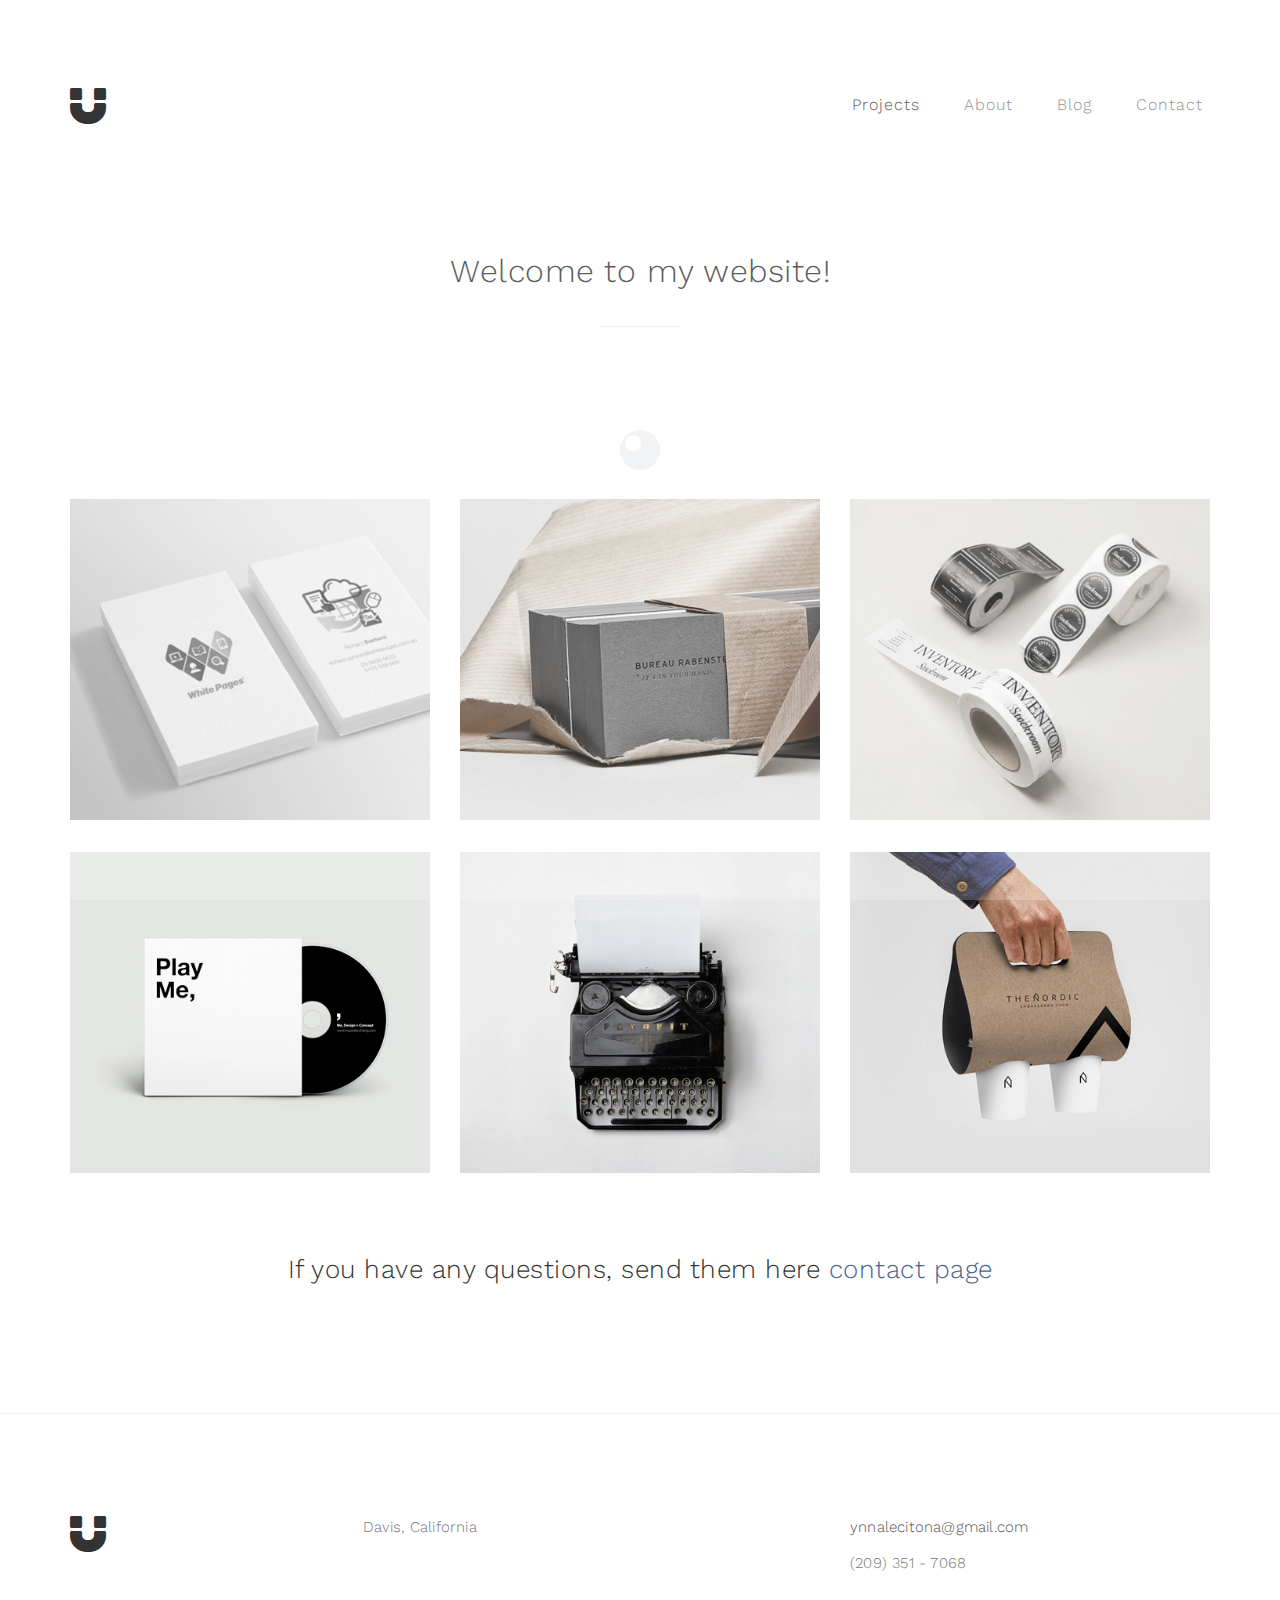
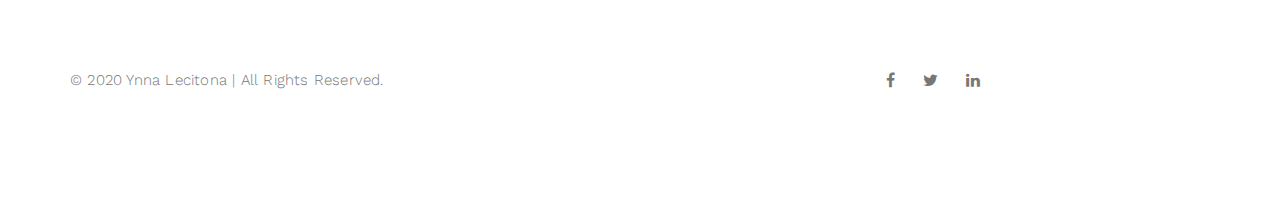
==== index.html @ e8a94563 "fixed index" ====
<!DOCTYPE html>
<html lang="en">
<head>

<meta charset="UTF-8">
<meta http-equiv="X-UA-Compatible" content="IE=Edge">
<meta name="description" content="">
<meta name="keywords" content="">
<meta name="author" content="">
<meta name="viewport" content="width=device-width, initial-scale=1, maximum-scale=1">

<title>Ynna Lecitona Homepage</title>

<link rel="stylesheet" href="css/bootstrap.min.css">
<link rel="stylesheet" href="css/font-awesome.min.css">

<!-- Main css -->
<link rel="stylesheet" href="css/style.css">
<link href="https://fonts.googleapis.com/css?family=Work+Sans:300,400,700" rel="stylesheet">

</head>
<body>

<!-- PRE LOADER -->

<div class="preloader">
     <div class="sk-spinner sk-spinner-wordpress">
          <span class="sk-inner-circle"></span>
     </div>
</div>

<!-- Navigation section  -->

<div class="navbar navbar-default navbar-static-top" role="navigation">
     <div class="container">

          <div class="navbar-header">
               <button class="navbar-toggle" data-toggle="collapse" data-target=".navbar-collapse">
                    <span class="icon icon-bar"></span>
                    <span class="icon icon-bar"></span>
                    <span class="icon icon-bar"></span>
               </button>
               <a href="index.html" class="navbar-brand"><i class="fa fa-magnet"></i></a>
          </div>
          <div class="collapse navbar-collapse">
               <ul class="nav navbar-nav navbar-right">
                    <li class="active"><a href="index.html">Projects</a></li>
                    <li><a href="about.html">About</a></li>
                    <li><a href="blog.html">Blog</a></li>
                    <li><a href="contact.html">Contact</a></li>
               </ul>
          </div>

  </div>
</div>

<!-- Home Section -->

<section id="home">
     <div class="container">
          <div class="row">

               <div class="col-md-12 col-sm-12">
                    <h2>Welcome to my website!</h2>
                    <hr>
               </div>

          </div>
     </div>
</section>

<!-- Portfolio Section -->

<section id="portfolio">
     <div class="container">
          <div class="row">

               <div class="col-md-4 col-sm-6">
                    <a href="single-project.html">
                         <div class="portfolio-thumb">
                              <img src="images/portfolio-img1.jpg" class="img-responsive" alt="Portfolio">
                                   <div class="portfolio-overlay">
                                        <div class="portfolio-item">
                                             <h3>Project Name</h3>
                                             <small>Brand Identity</small>
                                        </div>
                                   </div>
                         </div>
                    </a>
               </div>

               <div class="col-md-4 col-sm-6">
                    <a href="single-project.html">
                         <div class="portfolio-thumb">
                              <img src="images/portfolio-img2.jpg" class="img-responsive" alt="Portfolio">
                                   <div class="portfolio-overlay">
                                        <div class="portfolio-item">
                                             <h3>Project Name</h3>
                                             <small>Web Development</small>
                                        </div>
                                   </div>
                         </div>
                    </a>
               </div>

               <div class="col-md-4 col-sm-6">
                    <a href="single-project.html">
                         <div class="portfolio-thumb">
                              <img src="images/portfolio-img3.jpg" class="img-responsive" alt="Portfolio">
                                   <div class="portfolio-overlay">
                                        <div class="portfolio-item">
                                             <h3>Project Name</h3>
                                             <small>Mobile App</small>
                                        </div>
                                   </div>
                         </div>
                    </a>
               </div>

               <div class="col-md-4 col-sm-6">
                    <a href="single-project.html">
                         <div class="portfolio-thumb">
                              <img src="images/portfolio-img4.jpg" class="img-responsive" alt="Portfolio">
                                   <div class="portfolio-overlay">
                                        <div class="portfolio-item">
                                             <h3>Project Name</h3>
                                             <small>Logo Design</small>
                                        </div>
                                   </div>
                         </div>
                    </a>
               </div>

               <div class="col-md-4 col-sm-6">
                    <a href="single-project.html">
                         <div class="portfolio-thumb">
                              <img src="images/portfolio-img5.jpg" class="img-responsive" alt="Portfolio">
                                   <div class="portfolio-overlay">
                                        <div class="portfolio-item">
                                             <h3>Project Name</h3>
                                             <small>Social marketing</small>
                                        </div>
                                   </div>
                         </div>
                    </a>
               </div>

               <div class="col-md-4 col-sm-6">
                    <a href="single-project.html">
                         <div class="portfolio-thumb">
                              <img src="images/portfolio-img6.jpg" class="img-responsive" alt="Portfolio">
                                   <div class="portfolio-overlay">
                                        <div class="portfolio-item">
                                             <h3>Project Name</h3>
                                             <small>Fyler Design</small>
                                        </div>
                                   </div>
                         </div>
                    </a>
               </div>

               <div class="col-md-12 col-sm-12 text-center">
                    <h3>If you have any questions, send them here <a href="contact.html">contact page</a></h3>
               </div>

          </div>
     </div>
</section>

<!-- Footer Section -->

<footer>
     <div class="container">
          <div class="row">

               <div class="col-md-3 col-sm-3">
                    <i class="fa fa-magnet"></i>
               </div>

               <div class="col-md-4 col-sm-4">
                    <p>Davis, California</p>
               </div>

               <div class="col-md-offset-1 col-md-4 col-sm-offset-1 col-sm-3">
                    <p><a href="mailto:youremail@gmail.com">ynnalecitona@gmail.com</a></p>
                    <p>(209) 351 - 7068</p>
               </div>

               <div class="clearfix col-md-12 col-sm-12">
                    <hr>
               </div>

               <div class="col-md-6 col-sm-6">
                    <div class="footer-copyright">
                         <p>© 2020 Ynna Lecitona | All Rights Reserved.</p>
                    </div>
               </div>

               <div class="col-md-6 col-sm-6">
                    <ul class="social-icon">
                         <li><a href="#" class="fa fa-facebook"></a></li>
                         <li><a href="#" class="fa fa-twitter"></a></li>
                         <li><a href="#" class="fa fa-linkedin"></a></li>
                    </ul>
               </div>

          </div>
     </div>
</footer>


<!-- SCRIPTS -->

<script src="js/jquery.js"></script>
<script src="js/bootstrap.min.js"></script>
<script src="js/custom.js"></script>

</body>
</html>
---- css/style.css ----
body {
		background: #ffffff;
    font-family: 'Work Sans', sans-serif;
    font-style: normal;
		font-weight: 300;
    overflow-x: hidden;
}


/*---------------------------------------
    Typorgraphy              
-----------------------------------------*/

h1,h2,h3,h4,h5,h6 {
  font-style: normal;
  font-weight: 300;
  letter-spacing: 0.5px;
}

h1 {
    font-size: 62px;
    padding-bottom: 14px;
    margin-bottom: 0px;
}

h2 {
  font-size: 32px;
  line-height: 46px;
}

h3 {
  font-size: 26px;
}

h4 {
  color: #666;
  font-size: 12px;
  font-weight: normal;
  letter-spacing: 2px;
}

p {
    color: #777;
    font-size: 15px;
    font-weight: 300;
    line-height: 26px;
    letter-spacing: 0.2px;
}

strong {
  font-weight: 400;
}

.btn-success:focus {
  background-color: #000;
  border-color: transparent;
}


/*---------------------------------------
    General               
-----------------------------------------*/

html{
  -webkit-font-smoothing: antialiased;
}

a {
  color: #4d638c;
  -webkit-transition: 0.5s;
  -o-transition: 0.5s;
  transition: 0.5s;
  text-decoration: none !important;
}
a:hover, a:active, a:focus {
  color: #4d638c;
  outline: none;
}

* {
  -webkit-box-sizing: border-box;
  -moz-box-sizing: border-box;
  box-sizing: border-box;
}

*:before,
*:after {
  -webkit-box-sizing: border-box;
  -moz-box-sizing: border-box;
  box-sizing: border-box;
}

#portfolio,
#about,
#blog,
#contact,
#single-project,
#blog-single-post {
  padding-top: 80px;
  padding-bottom: 120px;
}

.section-title {
  position: relative;
  padding-bottom: 62px;
  text-align: center;
}

.section-title h3 {
  color: #555;
  font-weight: 400;
  letter-spacing: 4px;
}


/*---------------------------------------
    Preloader section              
-----------------------------------------*/

.preloader {
  position: fixed;
  top: 0;
  left: 0;
  width: 100%;
  height: 100%;
  z-index: 99999;
  display: flex;
  flex-flow: row nowrap;
  justify-content: center;
  align-items: center;
  background: none repeat scroll 0 0 #ffffff;
}

.sk-spinner-wordpress.sk-spinner {
  background-color: #bdc3c7;
  width: 40px;
  height: 40px;
  border-radius: 40px;
  position: relative;
  -webkit-animation: sk-innerCircle 1s linear infinite;
  animation: sk-innerCircle 1s linear infinite; 
}

.sk-spinner-wordpress .sk-inner-circle {
  display: block;
  background-color: #ffffff;
  width: 16px;
  height: 16px;
  position: absolute;
  border-radius: 8px;
  top: 5px;
  left: 5px; 
}

@-webkit-keyframes sk-innerCircle {
  0% {
    -webkit-transform: rotate(0);
            transform: rotate(0); }

  100% {
    -webkit-transform: rotate(360deg);
            transform: rotate(360deg); } }

@keyframes sk-innerCircle {
  0% {
    -webkit-transform: rotate(0);
            transform: rotate(0); }

  100% {
    -webkit-transform: rotate(360deg);
            transform: rotate(360deg); } }



/*---------------------------------------
    Main Navigation             
-----------------------------------------*/

.navbar-default {
    background: #ffffff;
    padding: 18px 0;
    border: none;
    margin-top: 62px;
}

.navbar-default .navbar-collapse, .navbar-default .navbar-form {
  border-color: transparent;
}

.navbar-default .navbar-brand {
  padding-top: 6px;
}

.navbar-default .navbar-brand .fa {
  color: #000;
  font-size: 42px;
}

.navbar-default .navbar-nav li a {
    color: #777;
    font-size: 16px;
    letter-spacing: 1px;
    -webkit-transition: all 0.4s ease-in-out;
    transition: all 0.4s ease-in-out;
    padding-right: 22px;
    padding-left: 22px;
}

.navbar-default .navbar-nav > li a:hover {
    color: #333 !important;
}

.navbar-default .navbar-nav > li > a:hover,
.navbar-default .navbar-nav > li > a:focus {
    color: #777;
    background-color: transparent;
}

.navbar-default .navbar-nav li a:hover,
 .navbar-default .navbar-nav .active > a {
    color: #333;
  }

.navbar-default .navbar-nav > .active > a,
.navbar-default .navbar-nav > .active > a:hover,
.navbar-default .navbar-nav > .active > a:focus {
    color: #333;
    background-color: transparent;
}

.navbar-default .navbar-toggle {
     border: none;
     padding-top: 10px;
  }

.navbar-default .navbar-toggle .icon-bar {
    background: #bdc3c7;
    border-color: transparent;
  }

.navbar-default .navbar-toggle:hover,
.navbar-default .navbar-toggle:focus { 
  background-color: transparent;
}



/*---------------------------------------
    Home section              
-----------------------------------------*/

#home {
    background-size: cover;
    background-position: center center;
    display: -webkit-box;
    display: -webkit-flex;
     display: -ms-flexbox;
    display: flex;
    -webkit-box-align: center;
    -webkit-align-items: center;
    -ms-flex-align: center;
     align-items: center;
    position: relative;
    text-align: center;
    padding-top: 60px;
    padding-bottom: 40px;
}

#home hr {
  width: 82px;
  margin-top: 32px;
}



/*---------------------------------------
   About section              
-----------------------------------------*/

#about .text-center {
  padding-bottom: 42px;
}

#about .col-md-8 {
  padding-left: 0px;
}

#about .col-md-8 img {
  padding-right: 22px;
  padding-bottom: 22px;
}

#about hr {
  width: 100px;
  margin-top: 42px;
  margin-bottom: 42px;
}

#about ul {
  padding-left: 22px;
}

#about ul li {
  color: #777;
  font-size: 16px;
  font-weight: 400;
  padding-top: 2px;
  padding-bottom: 2px;
}



/*---------------------------------------
   Portfolio section              
-----------------------------------------*/

#portfolio small {
  color: #f0f0f0;
  font-size: 10px;
  letter-spacing: 1px;
  text-transform: uppercase;
}

#portfolio .portfolio-thumb {
  position: relative;
  padding: 0;
  margin-top: 32px;
}

#portfolio .portfolio-thumb .portfolio-overlay {
  position: absolute;
  background: #222;
  color: #ffffff;
  top: 0;
  left: 0;
  right: 0;
  bottom: 0;
  width: 100%;
  height: 100%;
  text-align: center;
  vertical-align: top;
  opacity: 0;
  transition: all 0.4s ease-in-out;
}

#portfolio .portfolio-item {
    position: absolute;
    top:50%;
    left: 50%;
    -webkit-transform:translate(-50%,-50%);
      -ms-transform:translate(-50%,-50%);
          transform:translate(-50%,-50%);
}

#portfolio .portfolio-thumb:hover .portfolio-overlay {
  opacity: 0.9;
}

#portfolio .text-center {
  padding-top: 62px;
}



/*---------------------------------------
   Single Project section              
-----------------------------------------*/

#single-project {
  text-align: center;
}

#single-project .col-md-12,
#single-project .col-md-6,
#single-project .col-md-4 {
  padding-left: 0px;
  padding-bottom: 22px;
}

#single-project .col-md-12 {
  padding-top: 42px;
}

#single-project .text-center strong {
  display: block;
  padding-top: 12px;
}

#single-project a {
  color: #555;
  font-weight: bold;
  letter-spacing: 1px;
  padding-left: 14px;
}



/*---------------------------------------
   Contact section              
-----------------------------------------*/

#contact .col-md-6,
#contact .col-md-12 {
  padding-left: 0px;
}

#contact .form-control {
  border: 1px solid #f0f0f0;
  box-shadow: none;
  margin-top: 10px;
  margin-bottom: 10px;
  transition: all 0.4s ease-in-out;
}

#contact .form-control:hover {
  border-color: #777;
}

#contact input,
#contact select {
  height: 50px;
}

#contact input[type="submit"] {
  background: #222;
  border-radius: 100px;
  border: none;
  color: #ffffff;
  font-weight: 400;
  transition: all 0.4s ease-in-out;
}

#contact input[type="submit"]:hover {
  background: #000;
}



/*---------------------------------------
   Blog section              
-----------------------------------------*/

.blog-post-thumb {
  border-bottom: 1px solid #f0f0f0;
  padding-top: 32px;
  padding-bottom: 62px;
  margin-bottom: 32px;
}

.blog-post-thumb:last-child {
  border-bottom: 0px;
  padding-bottom: 32px;
  margin-bottom: 0px;
}

.blog-post-image {
  padding-bottom: 18px;
  width: 100%;
}

.blog-post-title a {
  color: #555;
}

.blog-post-title a:hover {
  color: #000;
}

.blog-post-format {
  padding-bottom: 22px;
}

.blog-post-format span {
  letter-spacing: 0.5px;
  padding-right: 12px;
}

.blog-post-format span a {
  color: #333;
}

.blog-post-format span img {
  display: inline-block;
  width: 42px;
  margin-right: 4px;
}

.blog-post-des blockquote {
  margin: 22px;
}

.blog-post-des .btn {
  border-radius: 100px;
  color: #777;
  font-weight: 400;
  letter-spacing: 1px;
  padding: 14px 28px;
  margin-top: 26px;
  transition: all 0.4s ease-in-out;
}

.blog-post-des .btn:hover {
  background: #000;
  border-color: transparent;
  color: #ffffff;
}

.blog-author {
  border-top: 1px solid #f0f0f0;
  border-bottom: 1px solid #f0f0f0;
  padding-top: 32px;
  padding-bottom: 32px;
  margin-top: 42px;
  margin-bottom: 42px;
}

.blog-author .media img {
  display: inline-block;
  width: 90px;
  margin-right: 12px;
}

.blog-author .media a,
.blog-comment .media h3 {
  color: #444;
  font-size: 18px;
  letter-spacing: 1px;
}

.blog-comment {
  border-bottom: 1px solid #f0f0f0;
  padding-bottom: 32px;
  margin-bottom: 42px;
}

.blog-comment .media:nth-child(3) {
  padding-top: 18px;
}

.blog-comment .media img {
  width: 80px;
  margin-right: 12px;
}

.blog-comment .media h3 {
  display: inline-block;
  padding-right: 14px;
}

.blog-comment h3,
.blog-comment-form h3 {
  padding-bottom: 18px;
}

.blog-comment-form .col-md-4 {
  padding-left: 0px;
}

.blog-comment-form .form-control {
  box-shadow: none;
  border: 1px solid #f0f0f0;
  margin-top: 10px;
  margin-bottom: 10px;
  transition: all 0.4s ease-in-out;
}

.blog-comment-form .form-control:hover {
  border-color: #777;
}

.blog-comment-form input {
  height: 45px;
}

.blog-comment-form input[type="submit"] {
  background: #222;
  border-radius: 100px;
  border: none;
  color: #ffffff;
  font-weight: 400;
  transition: all 0.4s ease-in-out;
}

.blog-comment-form input[type="submit"]:hover {
  background: #000;
  border-color: transparent;
}



/*---------------------------------------
   Blog Single Post section              
-----------------------------------------*/

#blog-single-post .blog-post-des h3 {
  padding-top: 16px;
}



/*---------------------------------------
   Footer section              
-----------------------------------------*/

footer {
    border-top: 1px solid #f0f0f0;
    padding: 100px 0px;
    position: relative;
}

footer .col-md-3 .fa {
  font-size: 42px;
}

footer a {
  color: #555;
}

footer hr {
  border-color: #ffffff;
  margin-top: 42px;
  margin-bottom: 22px;
}

footer .footer-copyright {
  padding-top: 16px;
}


/*---------------------------------------
   Social icon             
-----------------------------------------*/

.social-icon {
    position: relative;
    padding: 0;
    margin: 0;
    text-align: center;
}

.social-icon li {
    display: inline-block;
    list-style: none;
}

.social-icon li a {
    color: #777;
    cursor: pointer;
    font-size: 16px;
    text-decoration: none;
    transition: all 0.4s ease-in-out;
    text-align: center;
    vertical-align: middle;
    position: relative;
    margin: 22px 12px 10px 12px;
}

.social-icon li a:hover {
    color: #000;
    transform: scale(1.1);
}



/*---------------------------------------
   Mobile Responsive         
-----------------------------------------*/


@media (max-width: 767px) {

  h1 {
    font-size: 38px;
  }

  h2 {
    font-size: 32px;
    line-height: 48px;
  }

  h3 {
    font-size: 22px;
  }

  .section-title h2 {
    font-size: 22px;
    line-height: 35px;
  }

  .navbar-default {
    margin-top: 0px;
    text-align: center;
  }

  #about .col-md-8 img {
    padding-right: 0px;
  }

  #blog-single-post .blog-post-title h2 {
    font-size: 29px;
    line-height: 40px;
  }

  footer {
    text-align: center;
  }

  footer .col-md-4 {
    padding-top: 42px;
  }

}
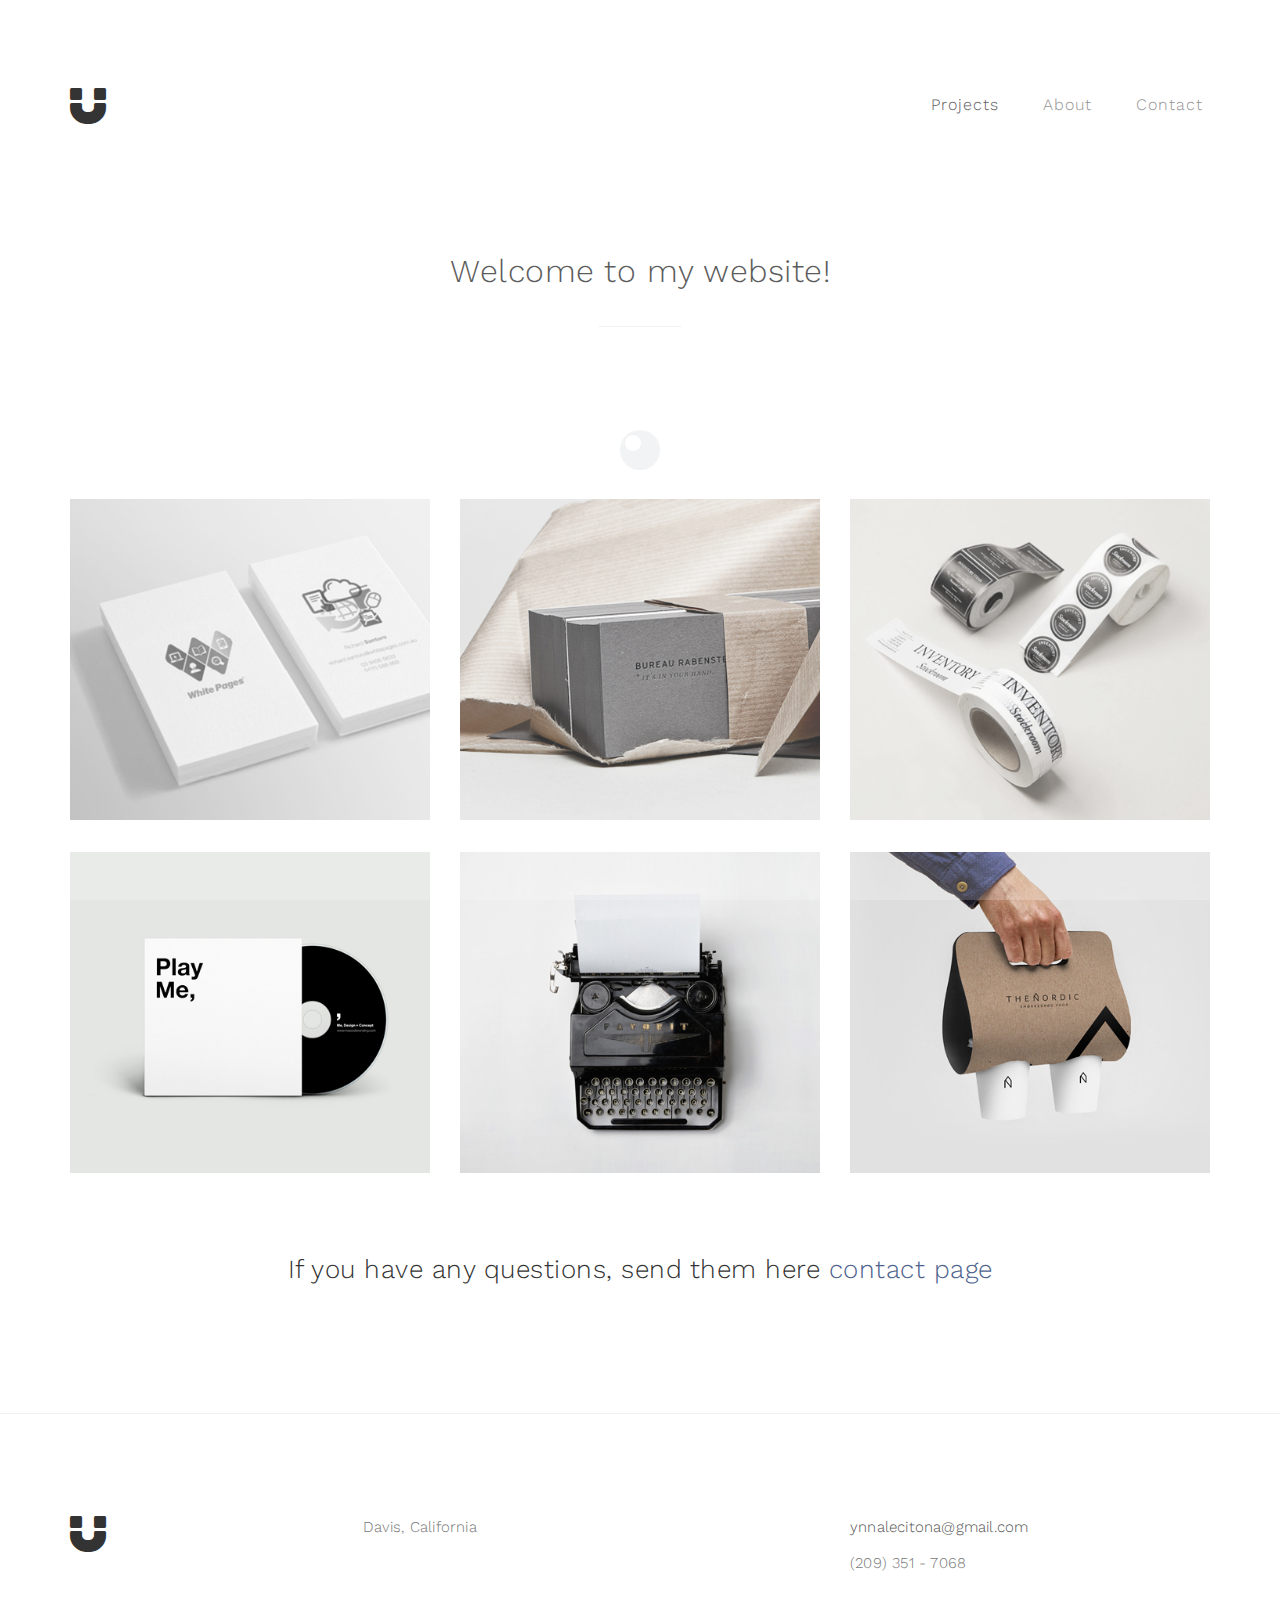
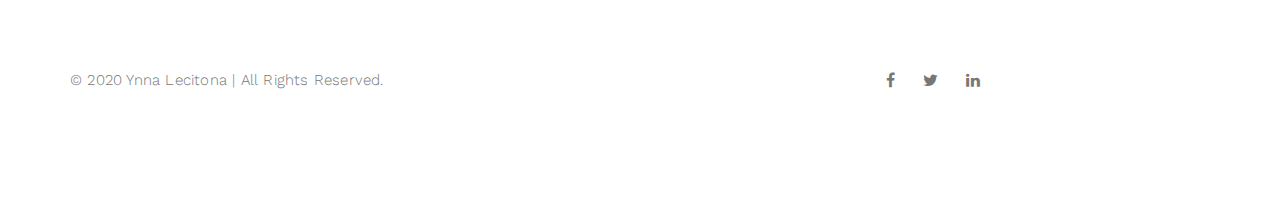
==== commit 81207943: "removed blog" ====
--- a/index.html
+++ b/index.html
@@ -46,7 +46,6 @@
                <ul class="nav navbar-nav navbar-right">
                     <li class="active"><a href="index.html">Projects</a></li>
                     <li><a href="about.html">About</a></li>
-                    <li><a href="blog.html">Blog</a></li>
                     <li><a href="contact.html">Contact</a></li>
                </ul>
           </div>
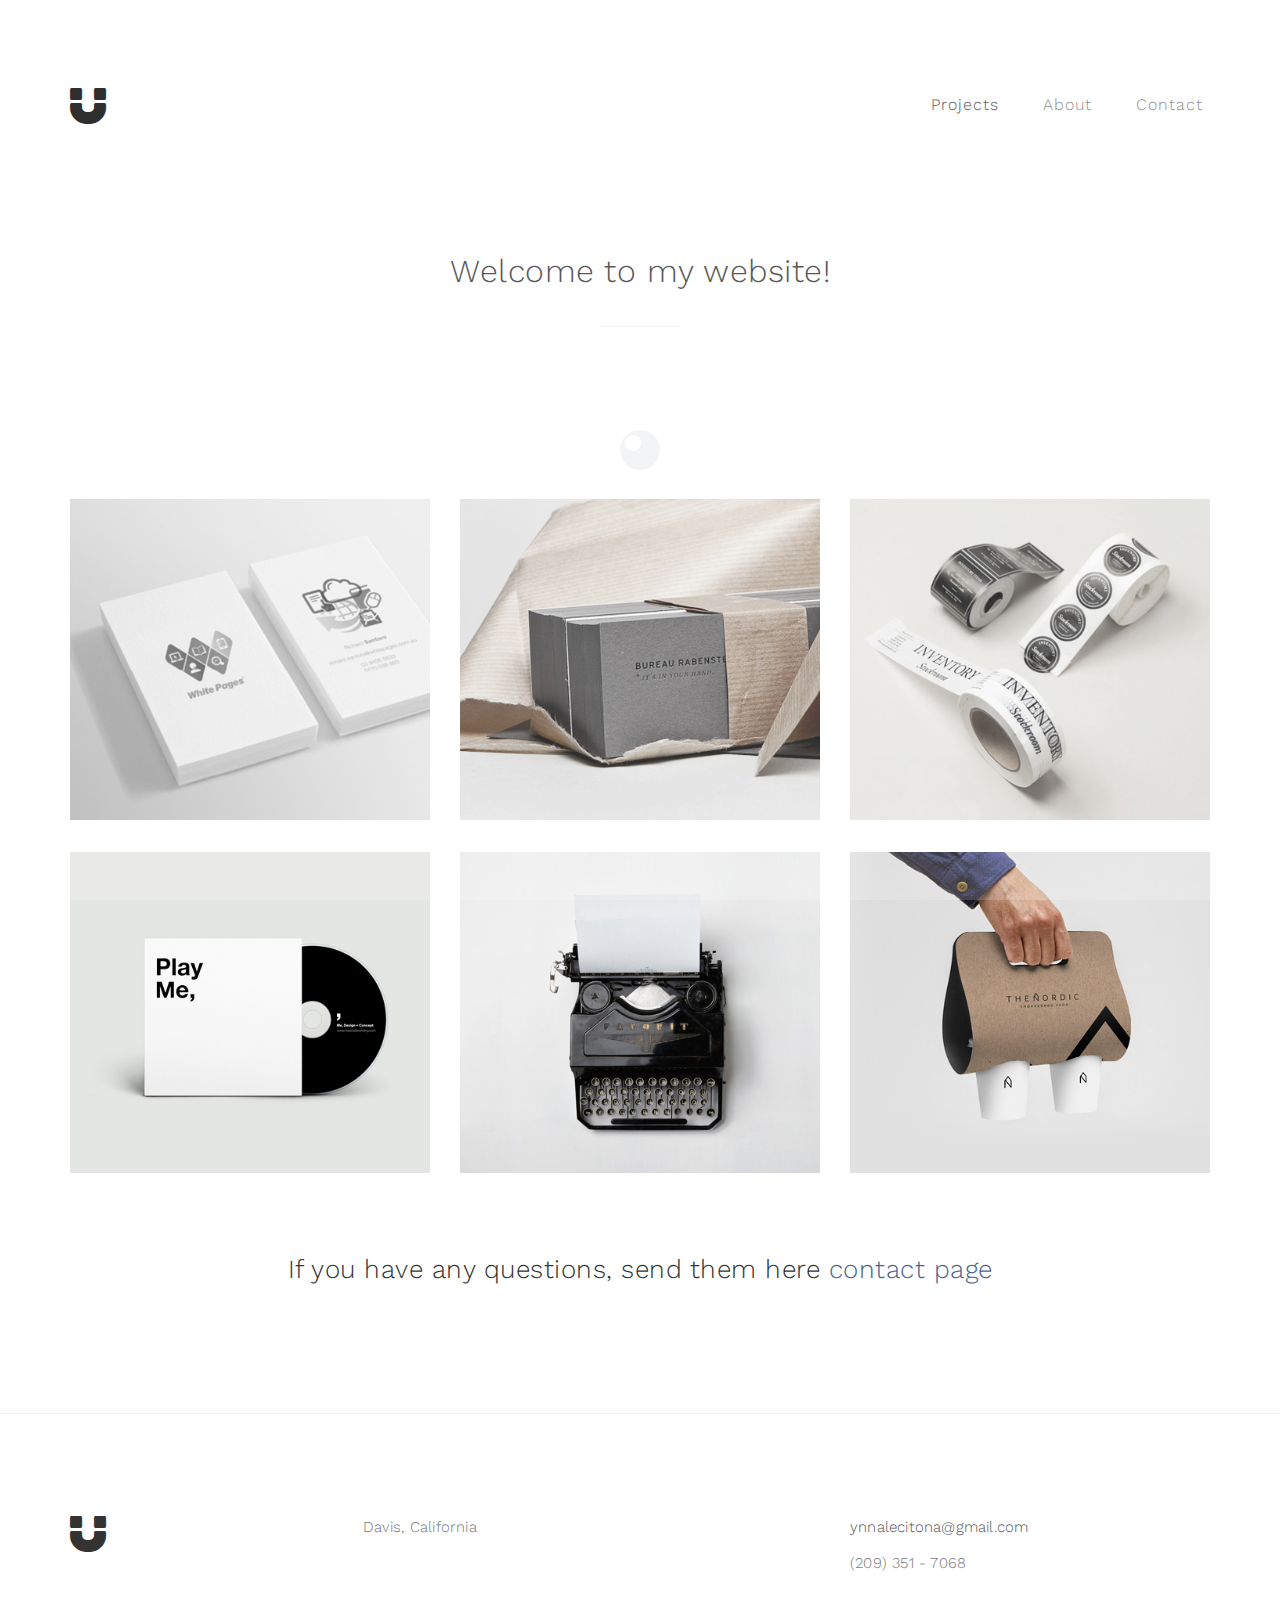
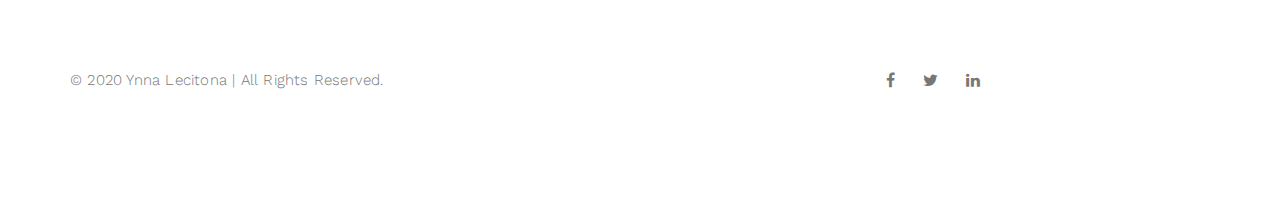
==== commit afb2e0eb: "changed 1 project" ====
--- a/index.html
+++ b/index.html
@@ -80,8 +80,8 @@
                               <img src="images/portfolio-img1.jpg" class="img-responsive" alt="Portfolio">
                                    <div class="portfolio-overlay">
                                         <div class="portfolio-item">
-                                             <h3>Project Name</h3>
-                                             <small>Brand Identity</small>
+                                             <h3>Aircraft Maintenance System</h3>
+                                             <small>C++</small>
                                         </div>
                                    </div>
                          </div>
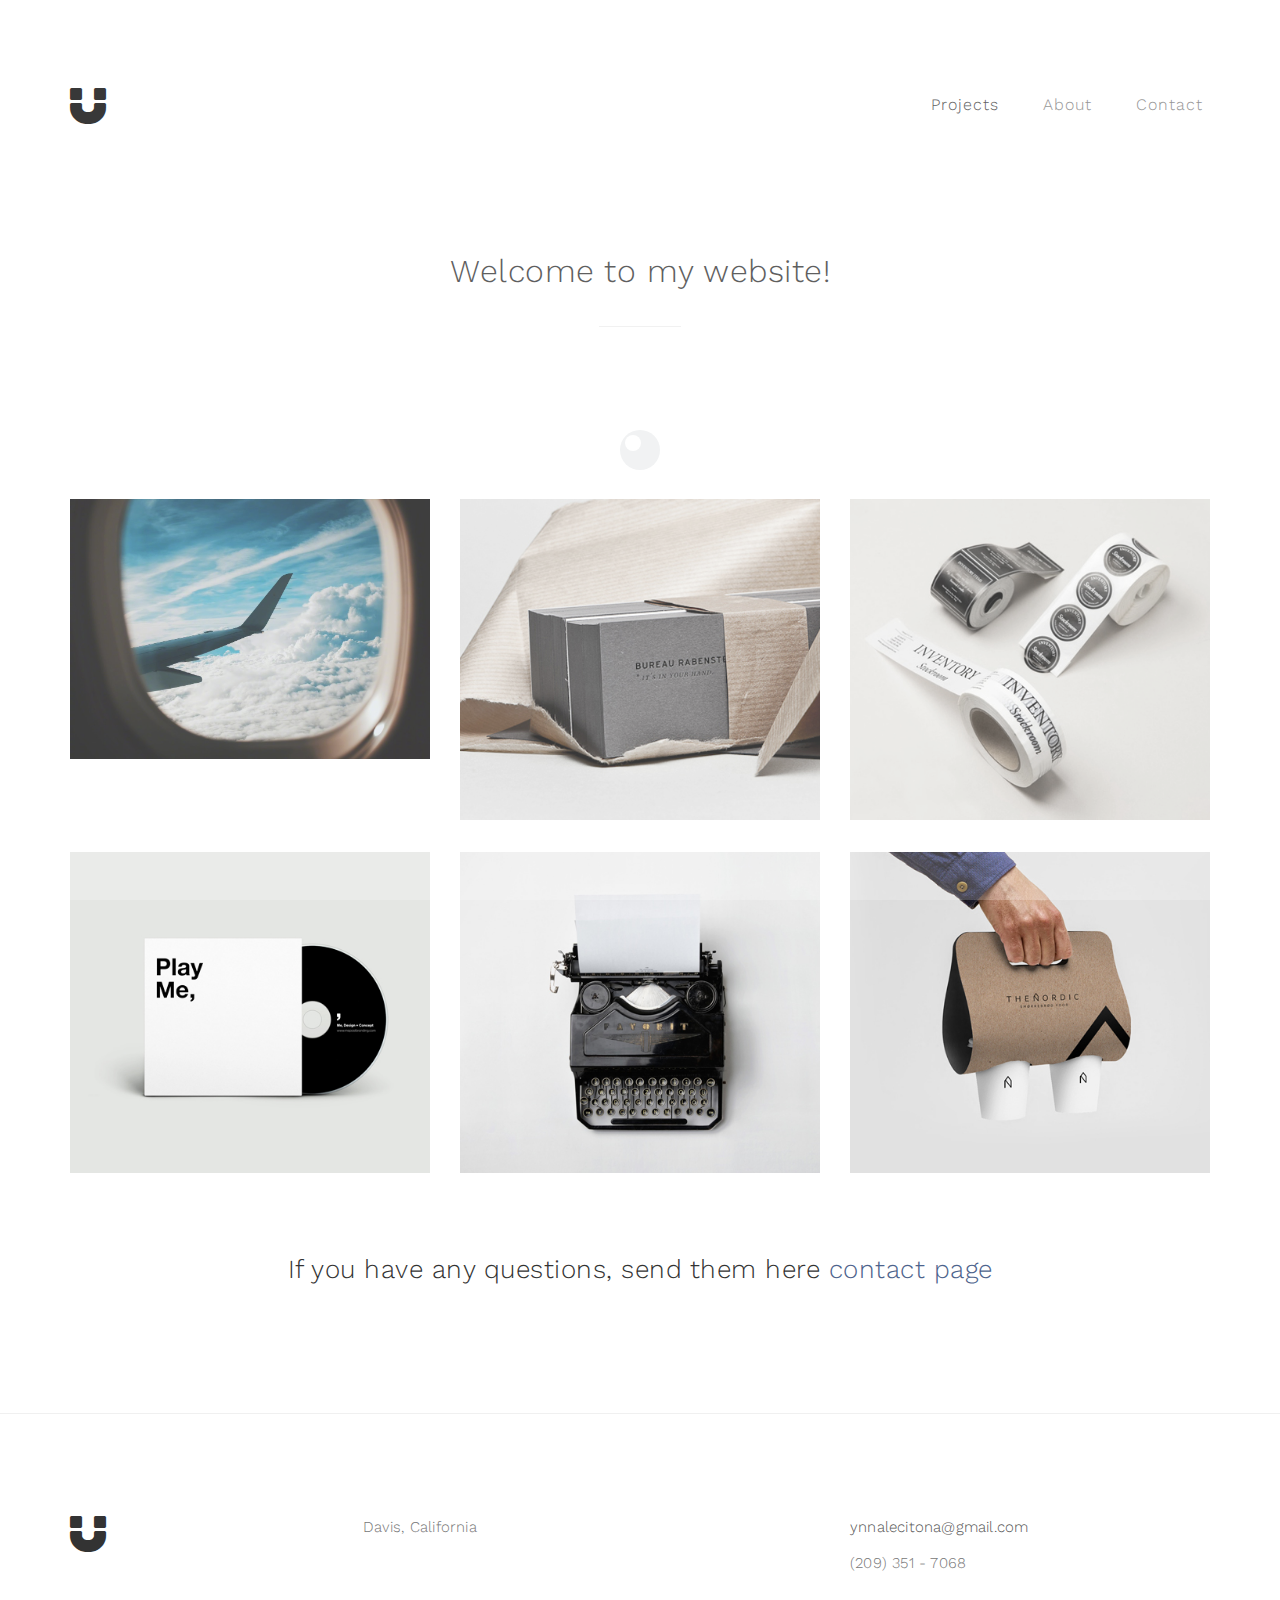
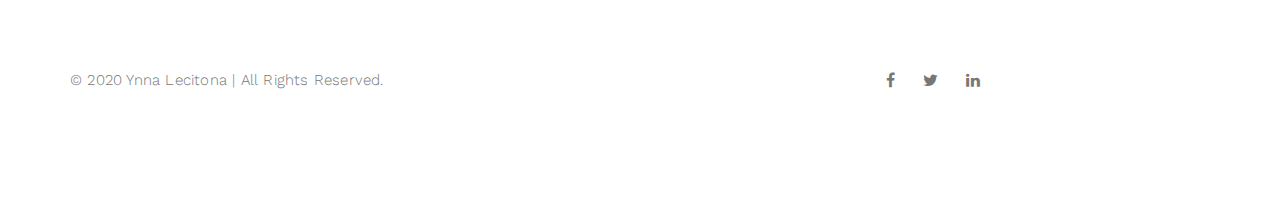
==== commit 5bc37b42: "matched files" ====
--- a/index.html
+++ b/index.html
@@ -75,9 +75,9 @@
           <div class="row">
 
                <div class="col-md-4 col-sm-6">
-                    <a href="single-project.html">
-                         <div class="portfolio-thumb">
-                              <img src="images/portfolio-img1.jpg" class="img-responsive" alt="Portfolio">
+                    <a href="aircraft.html">
+                         <div class="portfolio-thumb">
+                              <img src="images/aircraft.jpg" class="img-responsive" alt="Portfolio">
                                    <div class="portfolio-overlay">
                                         <div class="portfolio-item">
                                              <h3>Aircraft Maintenance System</h3>
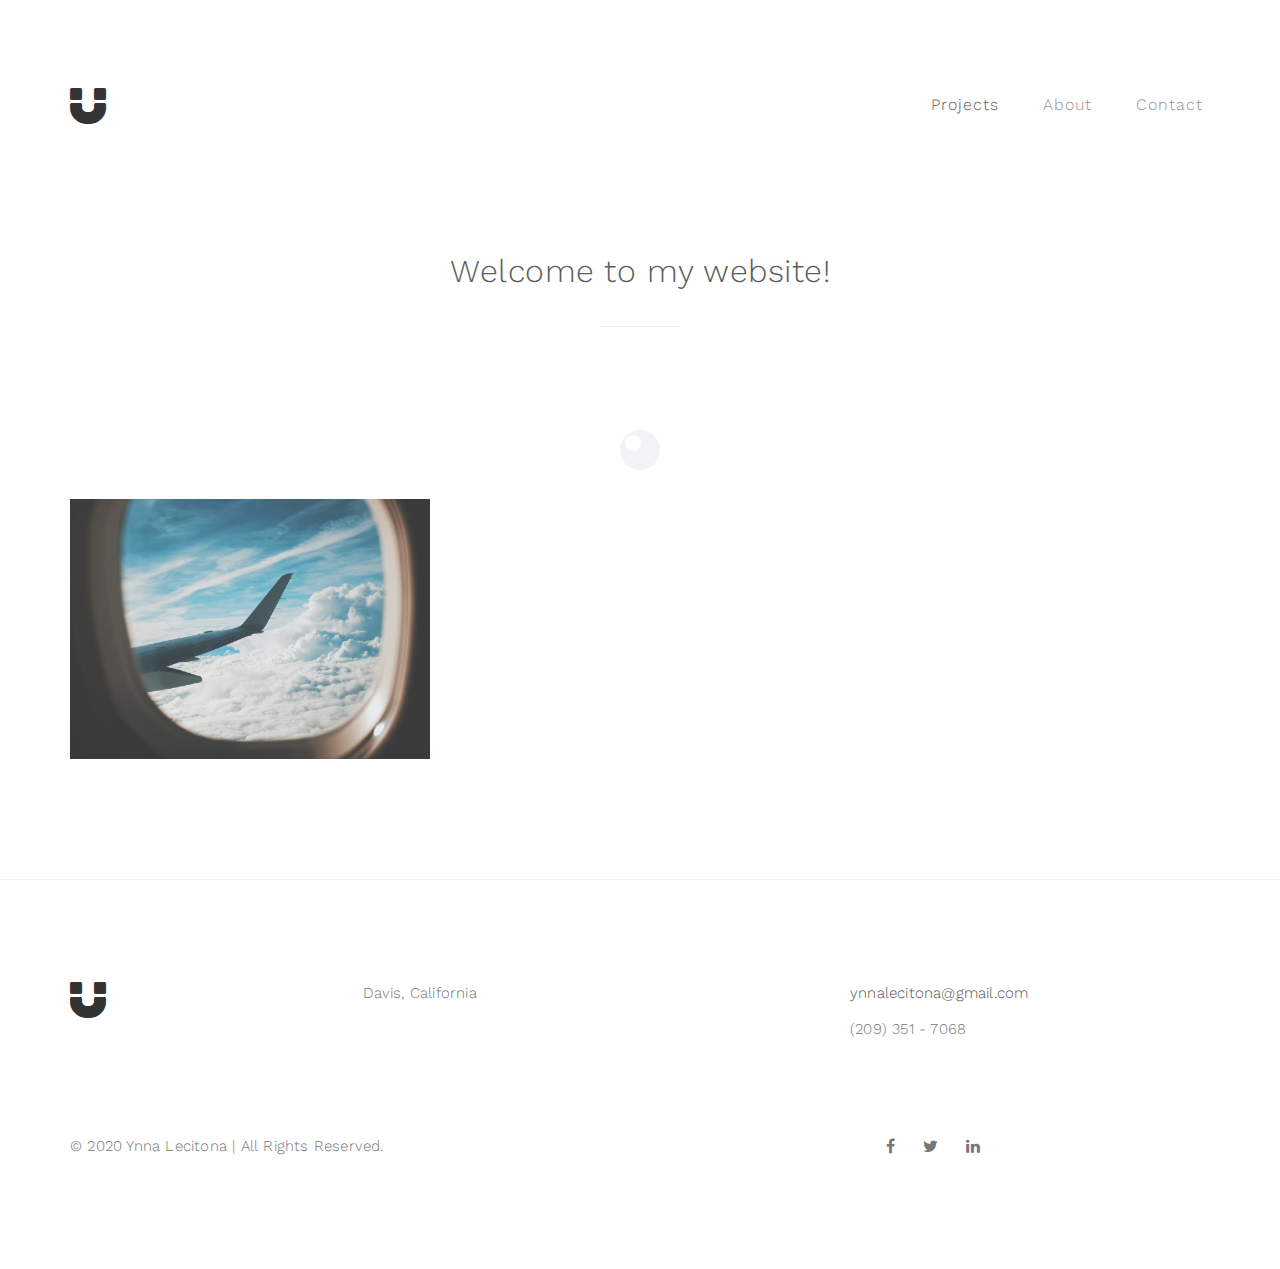
==== commit 297d8339: "delete instances of project details" ====
--- a/index.html
+++ b/index.html
@@ -88,80 +88,6 @@
                     </a>
                </div>
 
-               <div class="col-md-4 col-sm-6">
-                    <a href="single-project.html">
-                         <div class="portfolio-thumb">
-                              <img src="images/portfolio-img2.jpg" class="img-responsive" alt="Portfolio">
-                                   <div class="portfolio-overlay">
-                                        <div class="portfolio-item">
-                                             <h3>Project Name</h3>
-                                             <small>Web Development</small>
-                                        </div>
-                                   </div>
-                         </div>
-                    </a>
-               </div>
-
-               <div class="col-md-4 col-sm-6">
-                    <a href="single-project.html">
-                         <div class="portfolio-thumb">
-                              <img src="images/portfolio-img3.jpg" class="img-responsive" alt="Portfolio">
-                                   <div class="portfolio-overlay">
-                                        <div class="portfolio-item">
-                                             <h3>Project Name</h3>
-                                             <small>Mobile App</small>
-                                        </div>
-                                   </div>
-                         </div>
-                    </a>
-               </div>
-
-               <div class="col-md-4 col-sm-6">
-                    <a href="single-project.html">
-                         <div class="portfolio-thumb">
-                              <img src="images/portfolio-img4.jpg" class="img-responsive" alt="Portfolio">
-                                   <div class="portfolio-overlay">
-                                        <div class="portfolio-item">
-                                             <h3>Project Name</h3>
-                                             <small>Logo Design</small>
-                                        </div>
-                                   </div>
-                         </div>
-                    </a>
-               </div>
-
-               <div class="col-md-4 col-sm-6">
-                    <a href="single-project.html">
-                         <div class="portfolio-thumb">
-                              <img src="images/portfolio-img5.jpg" class="img-responsive" alt="Portfolio">
-                                   <div class="portfolio-overlay">
-                                        <div class="portfolio-item">
-                                             <h3>Project Name</h3>
-                                             <small>Social marketing</small>
-                                        </div>
-                                   </div>
-                         </div>
-                    </a>
-               </div>
-
-               <div class="col-md-4 col-sm-6">
-                    <a href="single-project.html">
-                         <div class="portfolio-thumb">
-                              <img src="images/portfolio-img6.jpg" class="img-responsive" alt="Portfolio">
-                                   <div class="portfolio-overlay">
-                                        <div class="portfolio-item">
-                                             <h3>Project Name</h3>
-                                             <small>Fyler Design</small>
-                                        </div>
-                                   </div>
-                         </div>
-                    </a>
-               </div>
-
-               <div class="col-md-12 col-sm-12 text-center">
-                    <h3>If you have any questions, send them here <a href="contact.html">contact page</a></h3>
-               </div>
-
           </div>
      </div>
 </section>
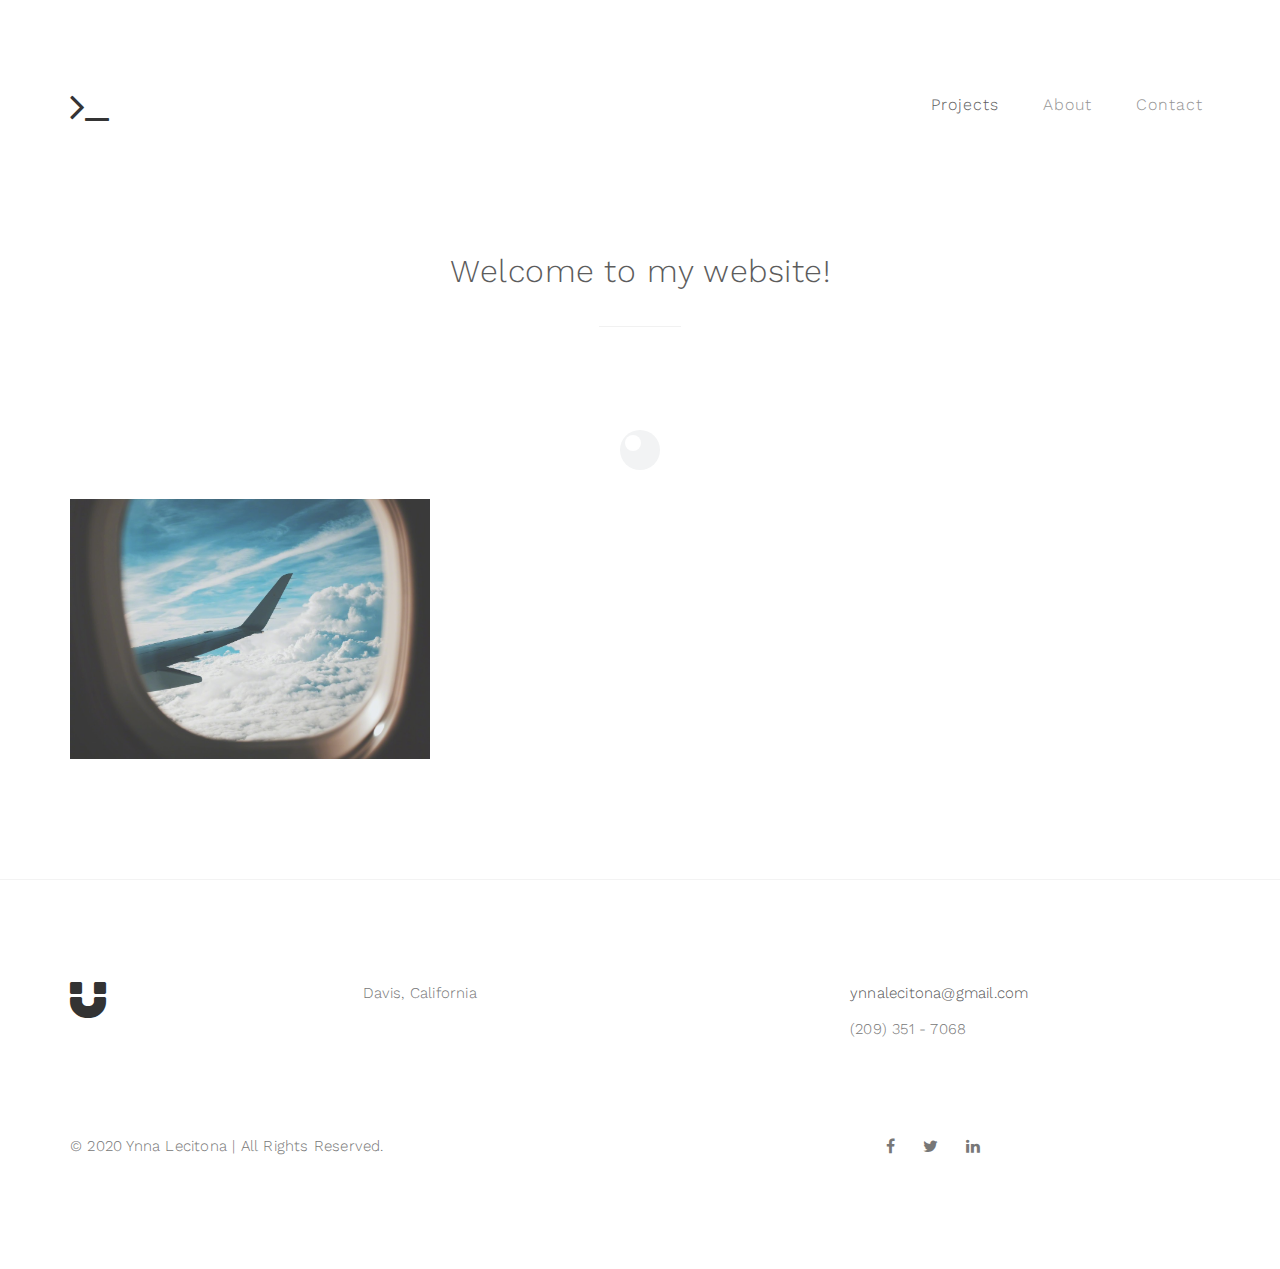
==== commit 68900b84: "changed logo" ====
--- a/index.html
+++ b/index.html
@@ -40,7 +40,7 @@
                     <span class="icon icon-bar"></span>
                     <span class="icon icon-bar"></span>
                </button>
-               <a href="index.html" class="navbar-brand"><i class="fa fa-magnet"></i></a>
+               <a href="index.html" class="navbar-brand"><i class="fa fa-terminal"></i></a>
           </div>
           <div class="collapse navbar-collapse">
                <ul class="nav navbar-nav navbar-right">
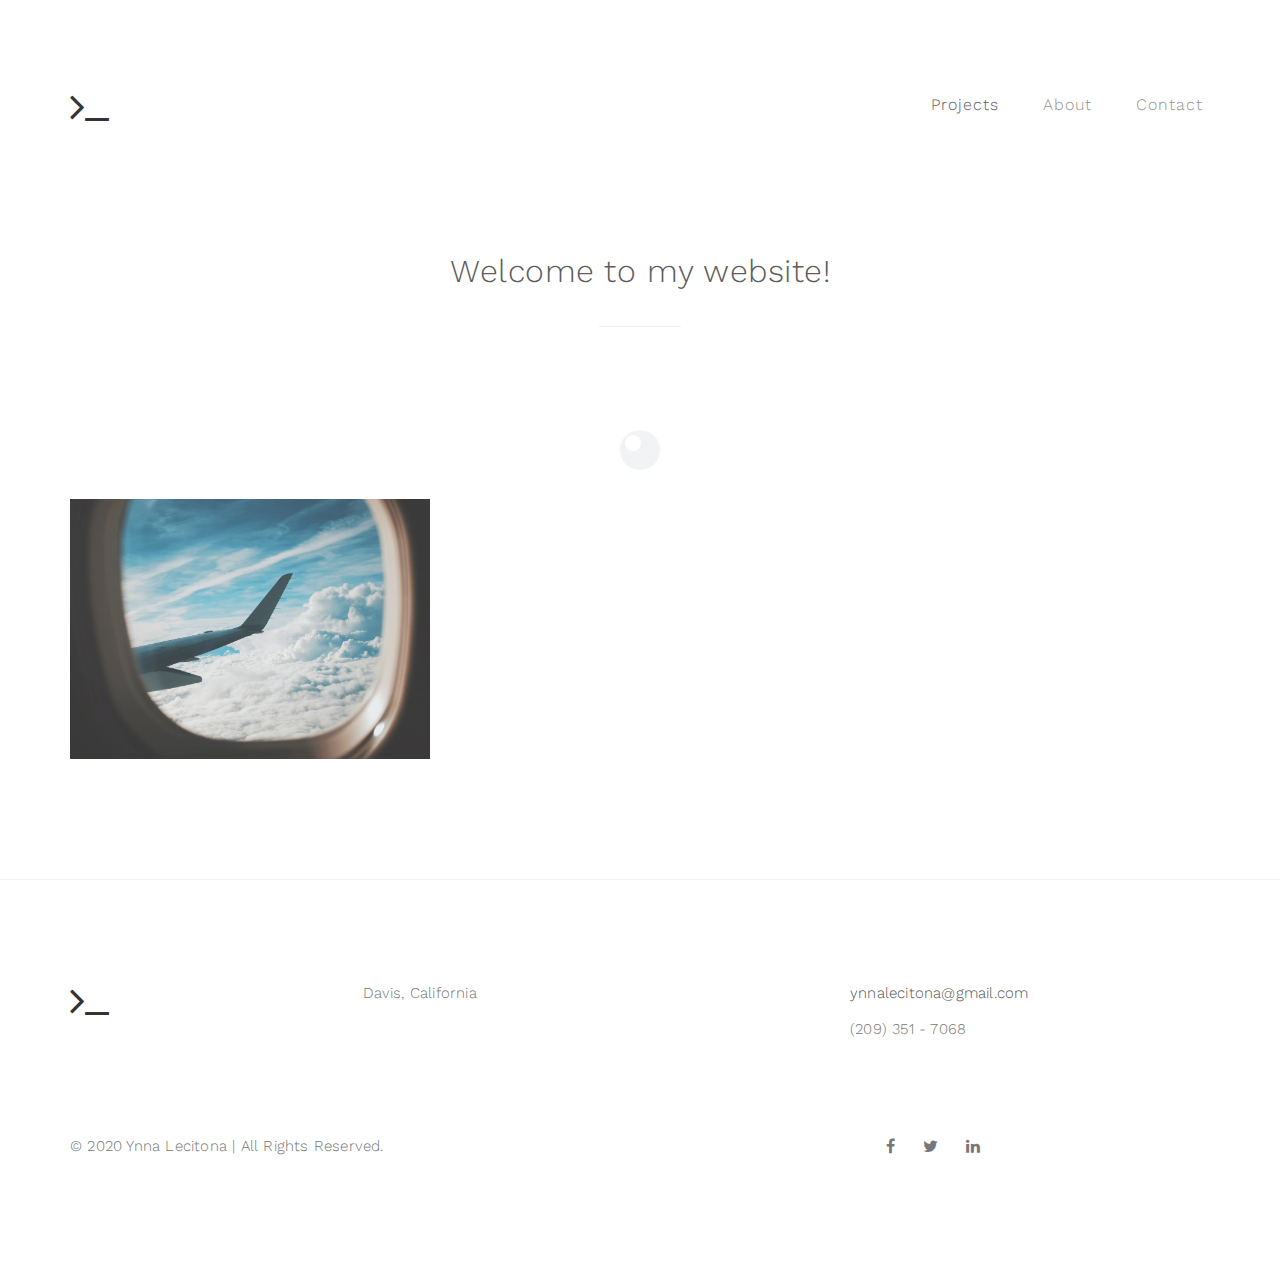
==== commit 3c18ff59: "change instances of magnet to terminal" ====
--- a/index.html
+++ b/index.html
@@ -99,7 +99,7 @@
           <div class="row">
 
                <div class="col-md-3 col-sm-3">
-                    <i class="fa fa-magnet"></i>
+                    <i class="fa fa-terminal"></i>
                </div>
 
                <div class="col-md-4 col-sm-4">
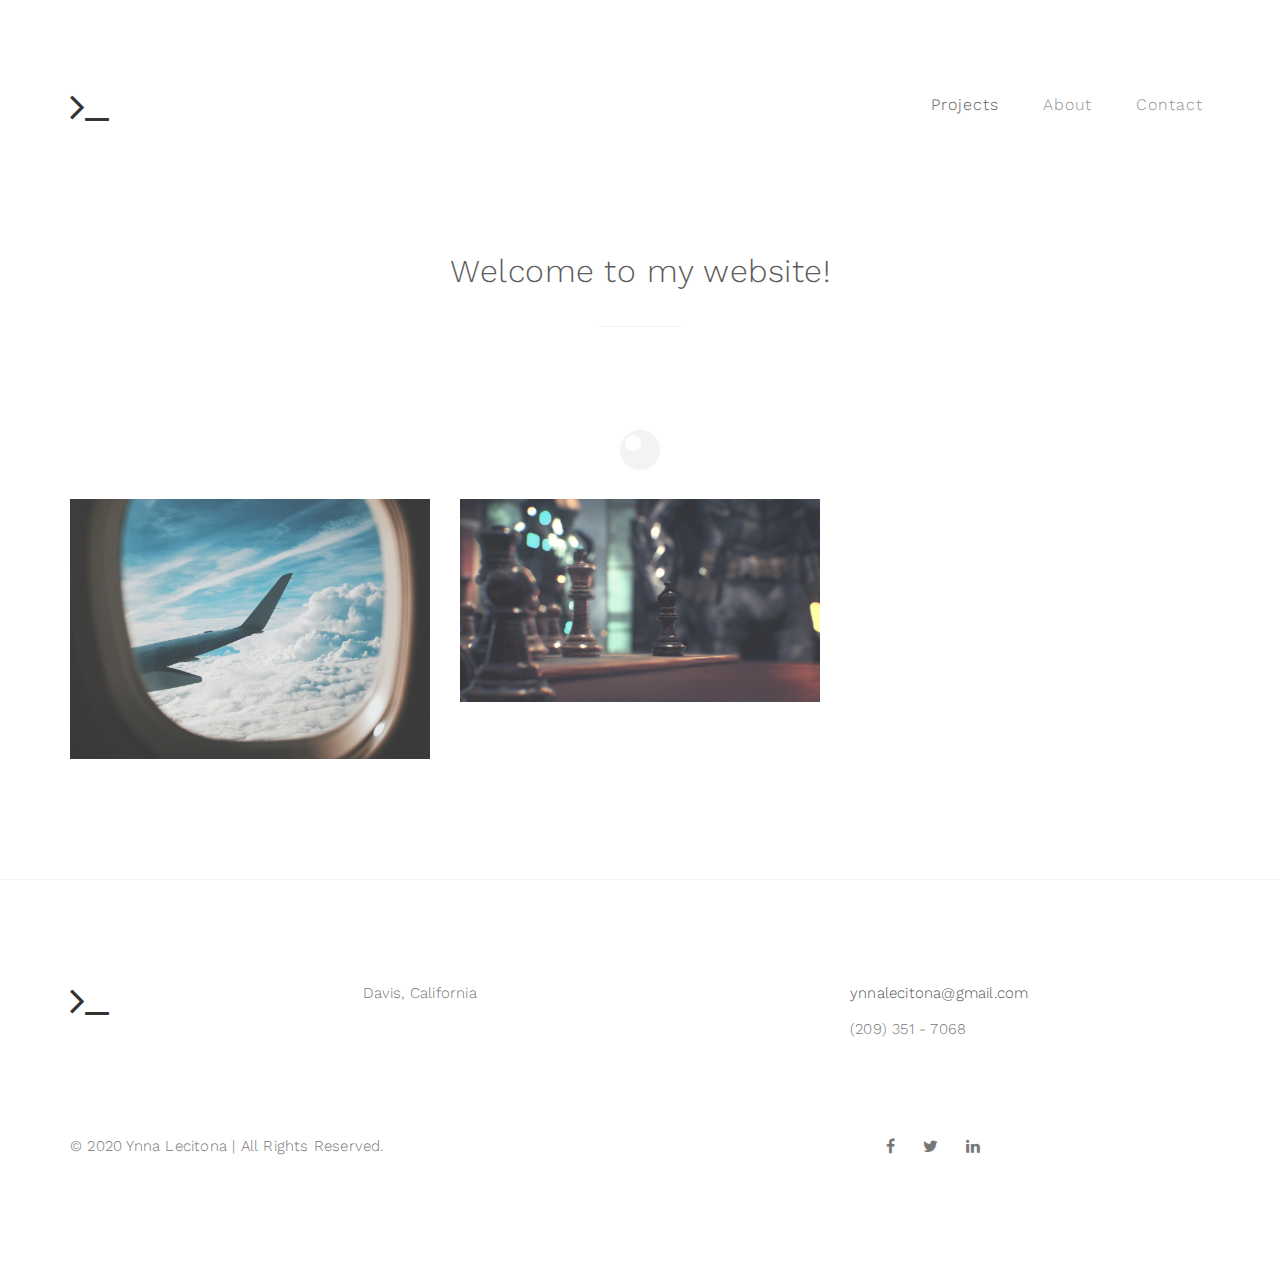
==== commit fe2c0e37: "created chess project section" ====
--- a/index.html
+++ b/index.html
@@ -88,6 +88,20 @@
                     </a>
                </div>
 
+               <div class="col-md-4 col-sm-6">
+                    <a href="chess.html">
+                         <div class="portfolio-thumb">
+                              <img src="images/chess.jpg" class="img-responsive" alt="Portfolio">
+                                   <div class="portfolio-overlay">
+                                        <div class="portfolio-item">
+                                             <h3>Mini Chess Player</h3>
+                                             <small>Python</small>
+                                        </div>
+                                   </div>
+                         </div>
+                    </a>
+               </div>
+
           </div>
      </div>
 </section>
